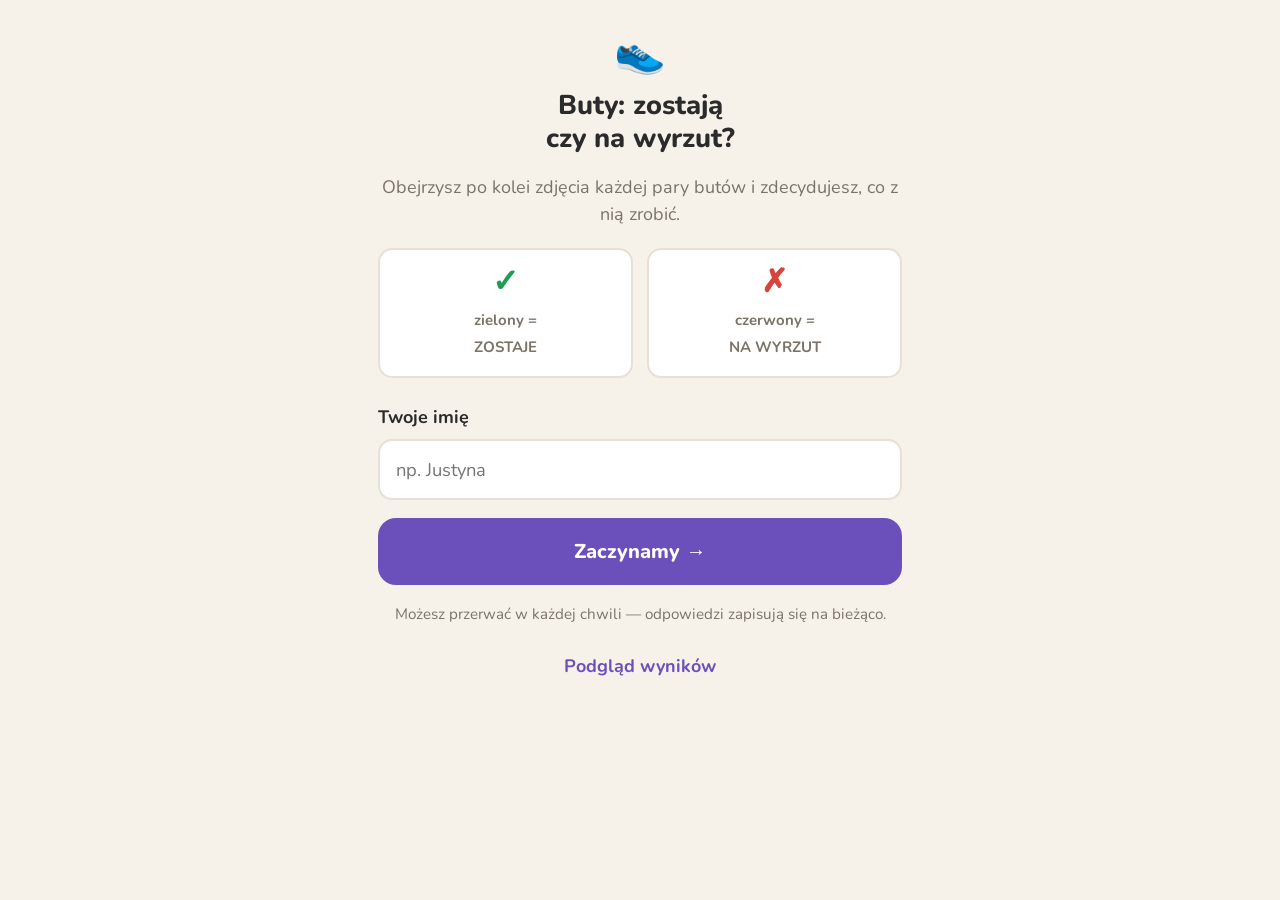
==== static/index.html @ c191e8c0 "Pierwsza wersja: aplikacja do sortowania butów Justyny - Flask + zwykły HTML/JS + Postgres (jak "whe" ====
<!DOCTYPE html>
<html lang="pl">
<head>
  <meta charset="UTF-8" />
  <meta name="viewport" content="width=device-width, initial-scale=1.0, maximum-scale=1.0" />
  <title>Buty: zostają czy na wyrzut?</title>
  <link rel="stylesheet" href="/static/style.css" />
</head>
<body>
  <div class="wrap start">
    <div class="logo">👟</div>
    <h1>Buty: zostają<br />czy na wyrzut?</h1>
    <p class="center">Obejrzysz po kolei zdjęcia każdej pary butów i zdecydujesz, co z nią zrobić.</p>

    <div class="how">
      <div class="how-item keep">
        <span class="mark">✓</span>
        <small>zielony = <br />ZOSTAJE</small>
      </div>
      <div class="how-item toss">
        <span class="mark">✗</span>
        <small>czerwony = <br />NA WYRZUT</small>
      </div>
    </div>

    <div class="field">
      <label for="name">Twoje imię</label>
      <input type="text" id="name" placeholder="np. Justyna" autocomplete="off" />
    </div>

    <button class="big-btn" id="go">Zaczynamy →</button>
    <p class="center mt" style="font-size:.95rem">Możesz przerwać w każdej chwili — odpowiedzi zapisują się na bieżąco.</p>

    <div class="center mt">
      <a class="link" href="/wyniki">Podgląd wyników</a>
    </div>
  </div>

  <script src="/static/app.js"></script>
  <script>
    const nameInput = document.getElementById("name");
    nameInput.value = getVoter() || "";
    document.getElementById("go").addEventListener("click", () => {
      const name = nameInput.value.trim();
      if (!name) { nameInput.focus(); return; }
      setVoter(name);
      location.href = "/oceniaj?kto=" + encodeURIComponent(name);
    });
    nameInput.addEventListener("keydown", (e) => { if (e.key === "Enter") document.getElementById("go").click(); });
  </script>
</body>
</html>
---- static/style.css ----
@import url('https://fonts.googleapis.com/css2?family=Nunito:wght@400;600;700;800&display=swap');

:root {
  --bg:        #f6f2ea;
  --card:      #ffffff;
  --text:      #2b2b2b;
  --muted:     #7b7368;
  --line:      #e7e0d4;
  --keep:      #1f9d55;
  --keep-soft: #e4f4ea;
  --toss:      #d6453d;
  --toss-soft: #fbe6e5;
  --accent:    #6b4fbb;
  --radius:    18px;
  --shadow:    0 6px 22px rgba(60, 45, 20, 0.10);
}

* { box-sizing: border-box; margin: 0; padding: 0; }

html, body { height: 100%; }

body {
  font-family: 'Nunito', -apple-system, BlinkMacSystemFont, sans-serif;
  background: var(--bg);
  color: var(--text);
  font-size: 18px;
  line-height: 1.5;
  -webkit-font-smoothing: antialiased;
  -webkit-tap-highlight-color: transparent;
}

.wrap {
  max-width: 560px;
  margin: 0 auto;
  padding: 22px 18px 40px;
  min-height: 100%;
}

h1 { font-size: 1.7rem; font-weight: 800; line-height: 1.2; }
h2 { font-size: 1.2rem; font-weight: 800; }
p  { color: var(--muted); }

.big-btn {
  display: block;
  width: 100%;
  border: none;
  border-radius: var(--radius);
  background: var(--accent);
  color: #fff;
  font-family: inherit;
  font-size: 1.25rem;
  font-weight: 800;
  padding: 20px;
  cursor: pointer;
}
.big-btn:active { transform: translateY(1px); }
.big-btn.secondary { background: var(--card); color: var(--text); border: 2px solid var(--line); }

.link {
  display: inline-block;
  color: var(--accent);
  font-weight: 700;
  text-decoration: none;
  padding: 10px 4px;
}

input[type="text"] {
  width: 100%;
  font-family: inherit;
  font-size: 1.15rem;
  padding: 16px;
  border: 2px solid var(--line);
  border-radius: 14px;
  background: var(--card);
  color: var(--text);
}
input[type="text"]:focus { outline: none; border-color: var(--accent); }

label { display: block; font-weight: 700; margin-bottom: 8px; }

.card {
  background: var(--card);
  border-radius: var(--radius);
  box-shadow: var(--shadow);
  padding: 22px;
}

/* ── Start screen ── */
.start .logo { font-size: 2.6rem; text-align: center; margin-bottom: 6px; }
.start h1 { text-align: center; margin-bottom: 18px; }
.how {
  display: flex;
  gap: 14px;
  margin: 20px 0 26px;
}
.how-item {
  flex: 1;
  background: var(--card);
  border-radius: 14px;
  padding: 16px 12px;
  text-align: center;
  border: 2px solid var(--line);
}
.how-item .mark { font-size: 2rem; font-weight: 800; display: block; line-height: 1; margin-bottom: 8px; }
.how-item.keep .mark { color: var(--keep); }
.how-item.toss .mark { color: var(--toss); }
.how-item small { color: var(--muted); font-weight: 700; }
.field { margin-bottom: 18px; }
.center { text-align: center; }
.mt { margin-top: 18px; }

/* ── Rating screen ── */
.rate-top { margin-bottom: 14px; }
.progress-text { font-weight: 800; text-align: center; margin-bottom: 8px; }
.bar { height: 10px; background: var(--line); border-radius: 999px; overflow: hidden; }
.bar > i { display: block; height: 100%; background: var(--accent); border-radius: 999px; transition: width .25s; }

.photo-stage {
  position: relative;
  background: var(--card);
  border-radius: var(--radius);
  box-shadow: var(--shadow);
  overflow: hidden;
  aspect-ratio: 3 / 4;
  display: flex;
  align-items: center;
  justify-content: center;
  user-select: none;
}
.photo-stage img {
  width: 100%; height: 100%;
  object-fit: contain;
  background: #efe9df;
}
.photo-nav {
  position: absolute; top: 0; bottom: 0; width: 38%;
  border: none; background: transparent; cursor: pointer;
  color: transparent;
}
.photo-nav.prev { left: 0; }
.photo-nav.next { right: 0; }
.dots {
  position: absolute; left: 0; right: 0; bottom: 12px;
  display: flex; gap: 7px; justify-content: center;
  pointer-events: none;
}
.dots > i {
  width: 9px; height: 9px; border-radius: 50%;
  background: rgba(0,0,0,.22);
}
.dots > i.on { background: var(--accent); }
.photo-hint { text-align: center; color: var(--muted); font-weight: 700; font-size: .95rem; margin: 10px 0 4px; }

.choices { display: flex; gap: 14px; margin-top: 12px; }
.choice {
  flex: 1;
  border: none;
  border-radius: var(--radius);
  padding: 22px 10px;
  font-family: inherit;
  font-weight: 800;
  font-size: 1.15rem;
  cursor: pointer;
  display: flex; flex-direction: column; align-items: center; gap: 6px;
}
.choice .icon { font-size: 2.4rem; line-height: 1; }
.choice.toss { background: var(--toss-soft); color: var(--toss); }
.choice.keep { background: var(--keep-soft); color: var(--keep); }
.choice:active { transform: translateY(1px); }

.undo { text-align: center; margin-top: 16px; }
.undo button {
  background: none; border: none; font-family: inherit;
  color: var(--muted); font-weight: 700; font-size: 1rem; cursor: pointer;
  padding: 8px 14px;
}
.undo button:disabled { opacity: .35; cursor: default; }

.done { text-align: center; padding: 40px 10px; }
.done .big { font-size: 3.4rem; }
.done h1 { margin: 14px 0; }

/* ── Results screen ── */
.res-head { display: flex; flex-direction: column; gap: 12px; margin-bottom: 18px; }
select {
  font-family: inherit; font-size: 1.05rem; font-weight: 700;
  padding: 12px 14px; border: 2px solid var(--line); border-radius: 12px;
  background: var(--card); color: var(--text); width: 100%;
}
.checkbox { display: flex; align-items: center; gap: 9px; color: var(--muted); font-weight: 700; }
.checkbox input { width: 20px; height: 20px; }

.stats { display: flex; gap: 10px; margin-bottom: 16px; }
.stat { flex: 1; background: var(--card); border-radius: 14px; padding: 14px 8px; text-align: center; border: 2px solid var(--line); }
.stat b { display: block; font-size: 1.7rem; font-weight: 800; }
.stat.keep b { color: var(--keep); }
.stat.toss b { color: var(--toss); }
.stat small { color: var(--muted); font-weight: 700; }

.chips { display: flex; gap: 8px; flex-wrap: wrap; margin-bottom: 16px; }
.chip {
  border: 2px solid var(--line); background: var(--card); color: var(--muted);
  font-family: inherit; font-weight: 700; font-size: .95rem;
  padding: 8px 14px; border-radius: 999px; cursor: pointer;
}
.chip.on { background: var(--text); color: #fff; border-color: var(--text); }

.grid { display: grid; grid-template-columns: repeat(2, 1fr); gap: 12px; }
.shoe {
  background: var(--card); border-radius: 14px; overflow: hidden;
  box-shadow: var(--shadow); cursor: pointer;
}
.shoe .thumb { width: 100%; aspect-ratio: 1 / 1; object-fit: cover; background: #efe9df; display: block; }
.shoe .meta { padding: 10px 12px; }
.shoe .name { font-weight: 800; font-size: .98rem; }
.badge {
  display: inline-block; margin-top: 6px; font-size: .82rem; font-weight: 800;
  padding: 3px 9px; border-radius: 999px;
}
.badge.keep { background: var(--keep-soft); color: var(--keep); }
.badge.toss { background: var(--toss-soft); color: var(--toss); }
.badge.none { background: var(--line); color: var(--muted); }

.empty { text-align: center; color: var(--muted); font-weight: 700; padding: 40px 10px; }

/* lightbox */
.lb {
  position: fixed; inset: 0; background: rgba(20,15,8,.9);
  display: flex; flex-direction: column; align-items: center; justify-content: center;
  gap: 14px; padding: 20px; z-index: 50;
}
.lb img { max-width: 100%; max-height: 70vh; object-fit: contain; border-radius: 12px; }
.lb .lb-row { display: flex; gap: 10px; flex-wrap: wrap; justify-content: center; }
.lb button {
  font-family: inherit; font-weight: 800; font-size: 1rem;
  padding: 12px 20px; border-radius: 12px; border: none; cursor: pointer;
  background: #fff; color: var(--text);
}
.lb .cap { color: #fff; font-weight: 700; }

.topbar { display: flex; justify-content: space-between; align-items: center; margin-bottom: 16px; }
.topbar a { color: var(--accent); font-weight: 700; text-decoration: none; }
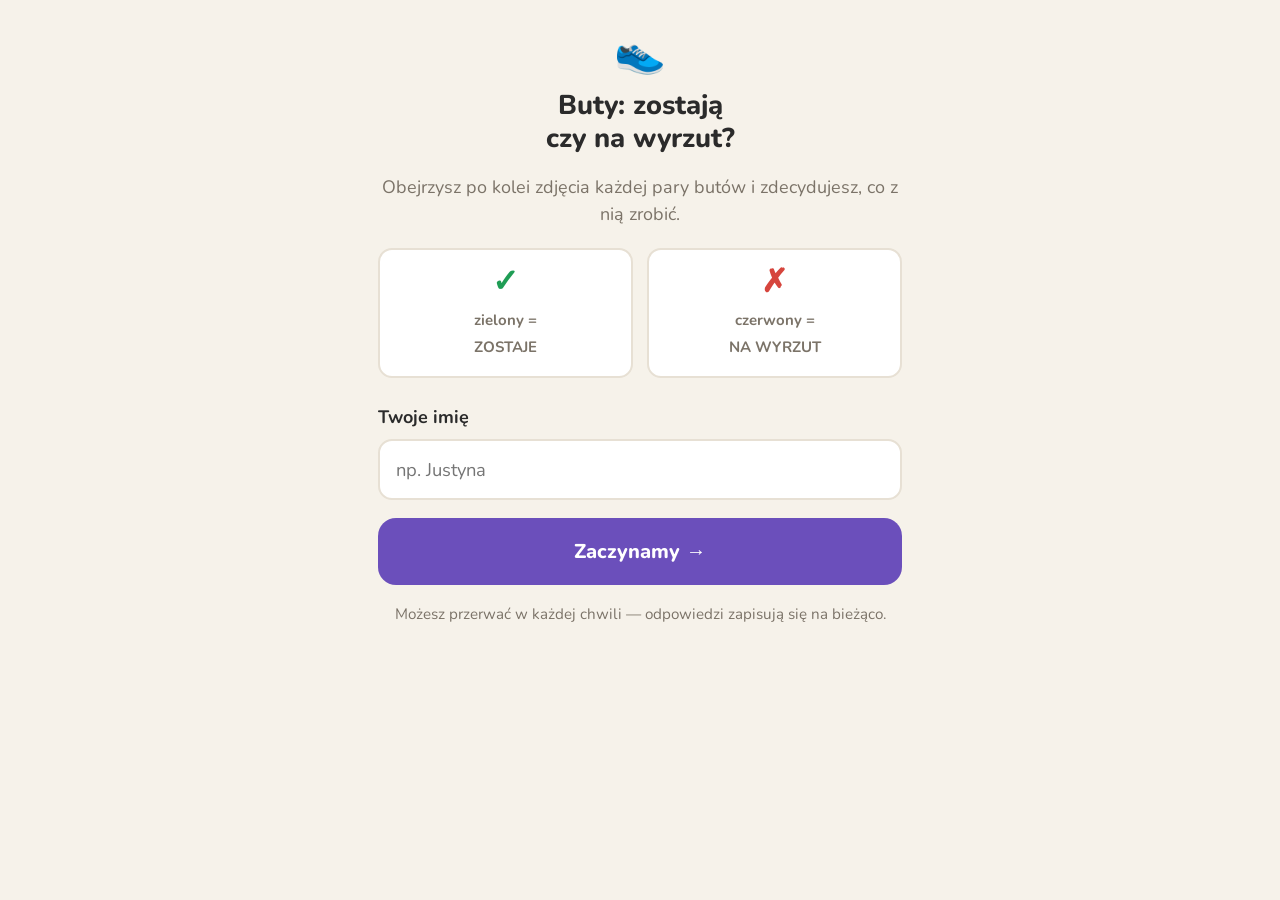
==== commit 6e78a1ec: "Zdjęcia Justyny (68 par), obsługa zmiennych Postgresa z Vercela, drobne UX - scripts/organize_photos" ====
--- a/static/index.html
+++ b/static/index.html
@@ -30,14 +30,14 @@
 
     <button class="big-btn" id="go">Zaczynamy →</button>
     <p class="center mt" style="font-size:.95rem">Możesz przerwać w każdej chwili — odpowiedzi zapisują się na bieżąco.</p>
-
-    <div class="center mt">
-      <a class="link" href="/wyniki">Podgląd wyników</a>
-    </div>
   </div>
 
   <script src="/static/app.js"></script>
   <script>
+    // Osobisty link (…?kto=Imię) prowadzi prosto do oceniania.
+    const who = new URLSearchParams(location.search).get("kto");
+    if (who) { location.replace("/oceniaj?kto=" + encodeURIComponent(who)); }
+
     const nameInput = document.getElementById("name");
     nameInput.value = getVoter() || "";
     document.getElementById("go").addEventListener("click", () => {
--- a/static/style.css
+++ b/static/style.css
@@ -117,20 +117,19 @@
 
 .photo-stage {
   position: relative;
-  background: var(--card);
+  background: #efe9df;
   border-radius: var(--radius);
   box-shadow: var(--shadow);
   overflow: hidden;
-  aspect-ratio: 3 / 4;
-  display: flex;
-  align-items: center;
-  justify-content: center;
+  line-height: 0;
   user-select: none;
 }
 .photo-stage img {
-  width: 100%; height: 100%;
+  display: block;
+  width: 100%;
+  max-height: 60vh;
+  min-height: 200px;
   object-fit: contain;
-  background: #efe9df;
 }
 .photo-nav {
   position: absolute; top: 0; bottom: 0; width: 38%;
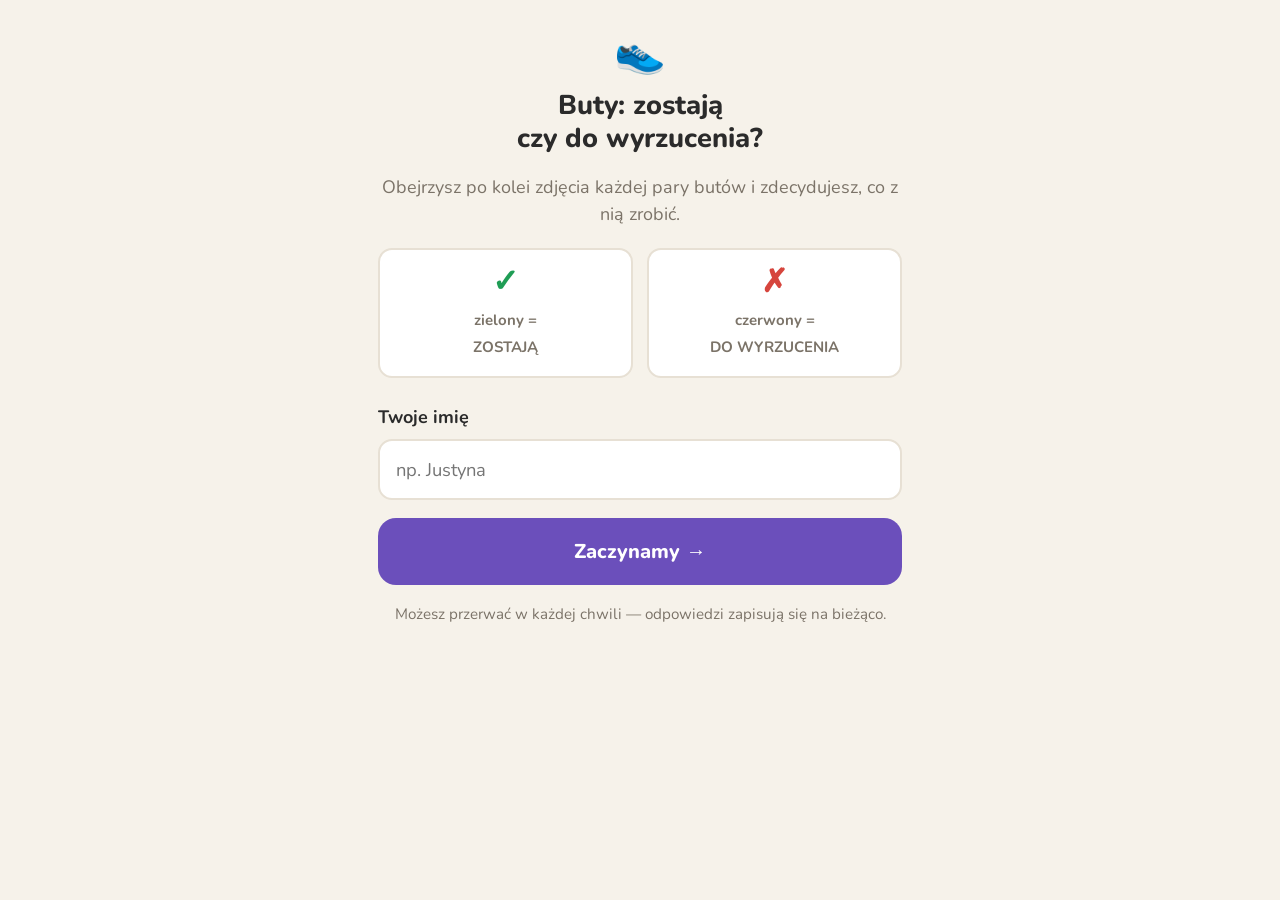
==== commit 35f562d4: "Etykiety: "zostają" / "do wyrzucenia" zamiast "zostaje" / "na wyrzut" Co-Authored-By: Claude Sonnet " ====
--- a/static/index.html
+++ b/static/index.html
@@ -3,23 +3,23 @@
 <head>
   <meta charset="UTF-8" />
   <meta name="viewport" content="width=device-width, initial-scale=1.0, maximum-scale=1.0" />
-  <title>Buty: zostają czy na wyrzut?</title>
+  <title>Buty: zostają czy do wyrzucenia?</title>
   <link rel="stylesheet" href="/static/style.css" />
 </head>
 <body>
   <div class="wrap start">
     <div class="logo">👟</div>
-    <h1>Buty: zostają<br />czy na wyrzut?</h1>
+    <h1>Buty: zostają<br />czy do wyrzucenia?</h1>
     <p class="center">Obejrzysz po kolei zdjęcia każdej pary butów i zdecydujesz, co z nią zrobić.</p>
 
     <div class="how">
       <div class="how-item keep">
         <span class="mark">✓</span>
-        <small>zielony = <br />ZOSTAJE</small>
+        <small>zielony = <br />ZOSTAJĄ</small>
       </div>
       <div class="how-item toss">
         <span class="mark">✗</span>
-        <small>czerwony = <br />NA WYRZUT</small>
+        <small>czerwony = <br />DO WYRZUCENIA</small>
       </div>
     </div>
 
